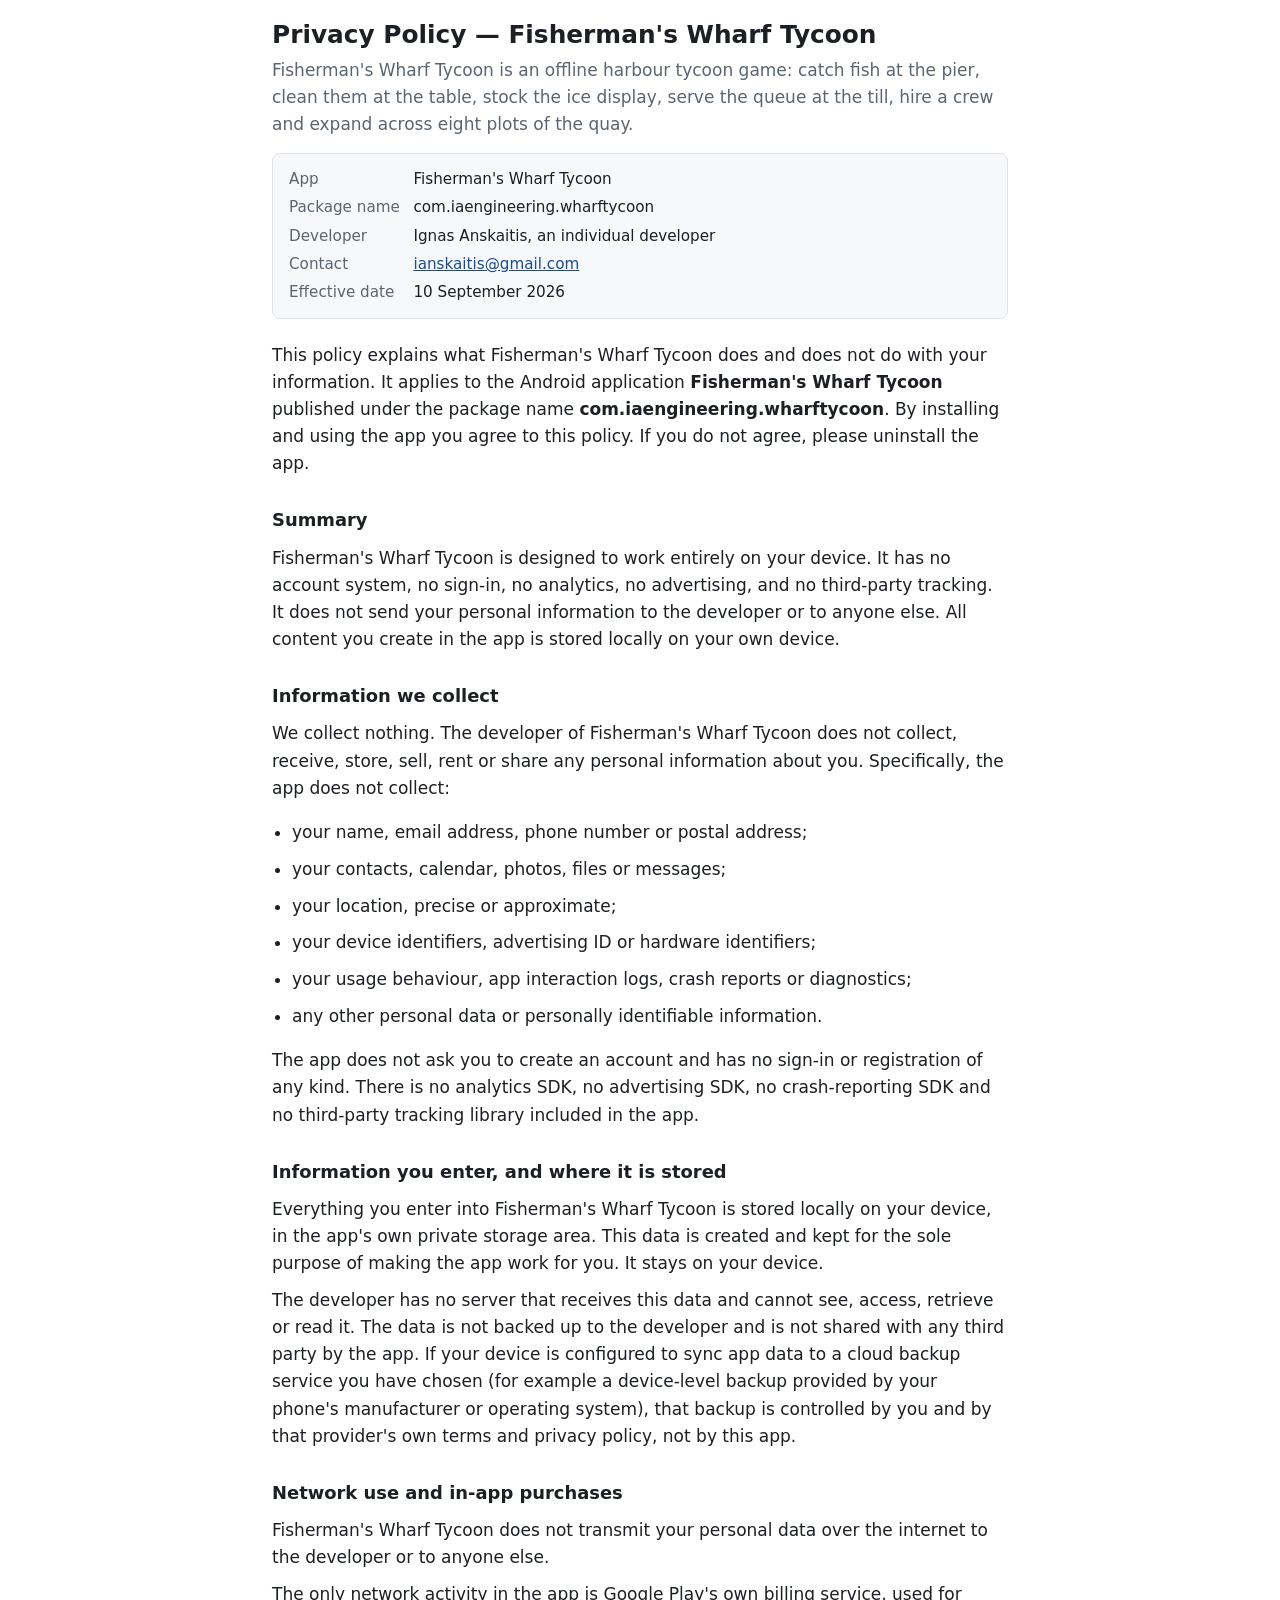
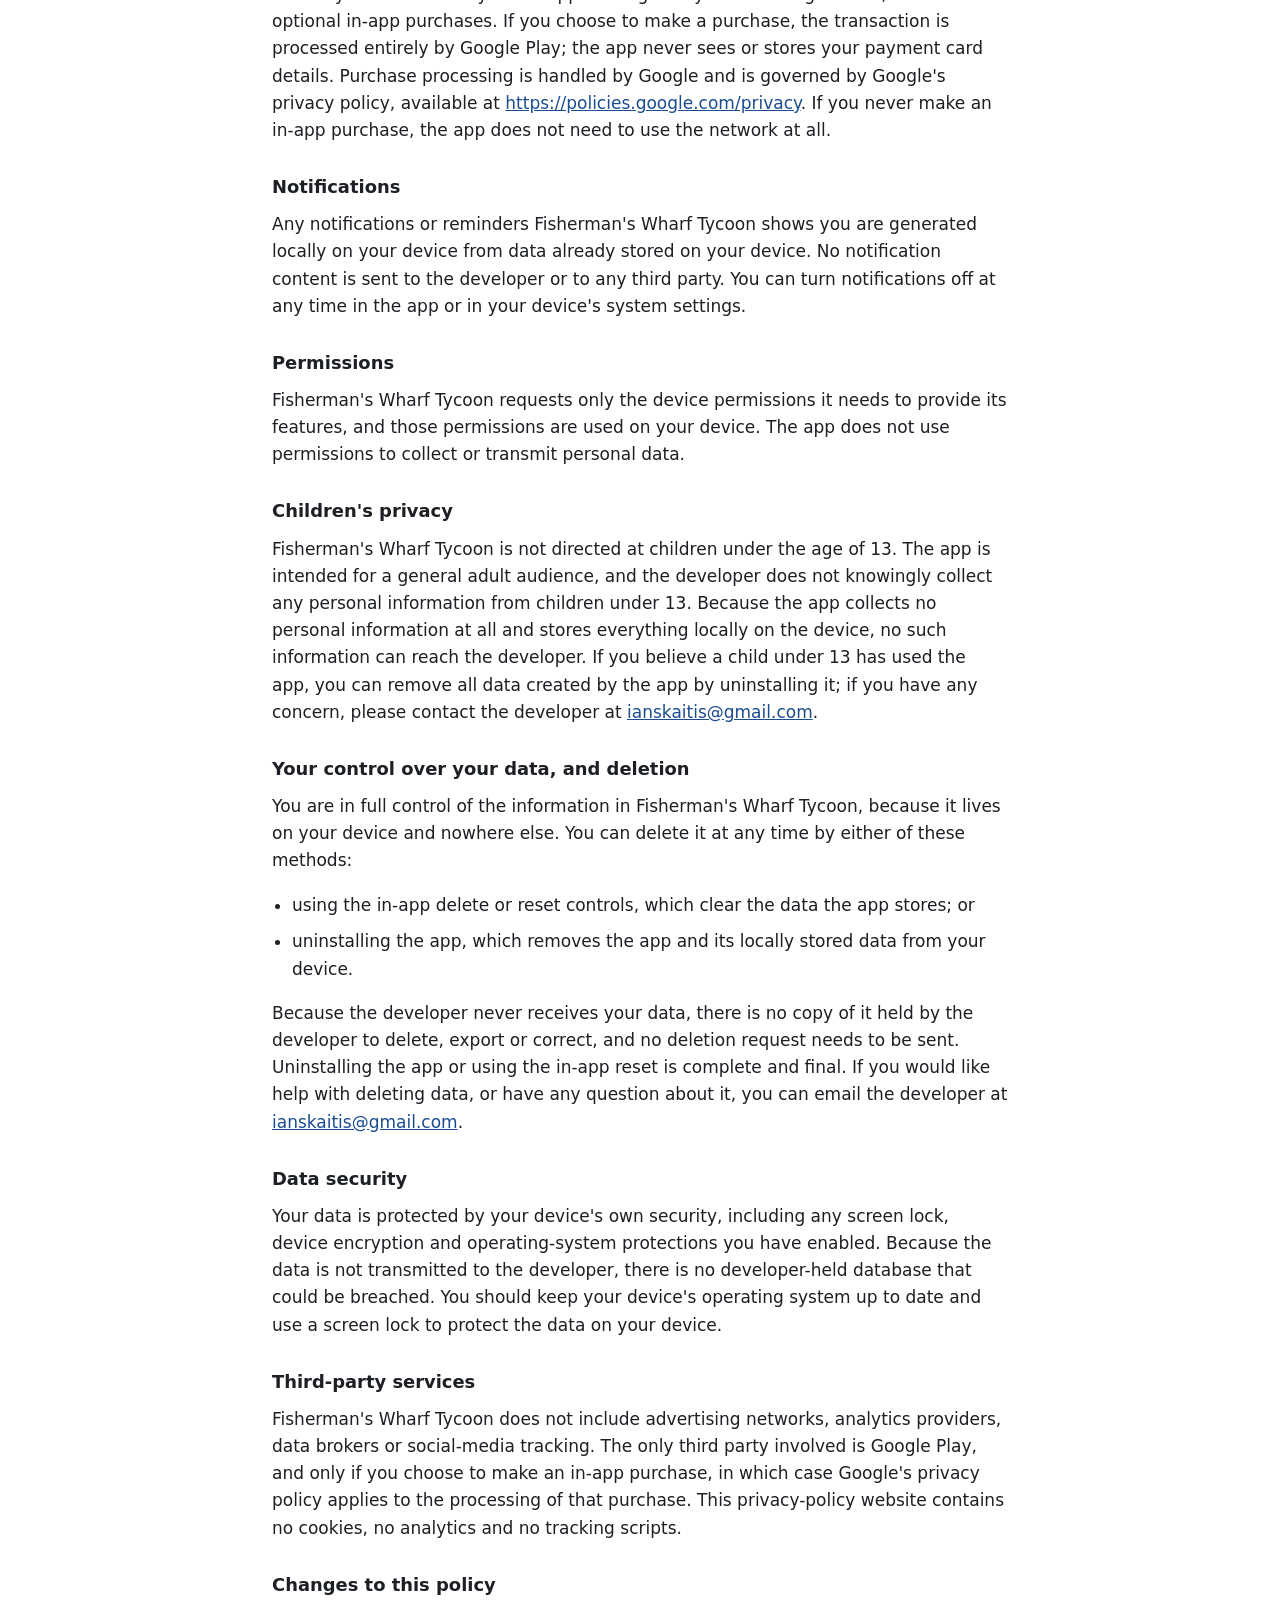
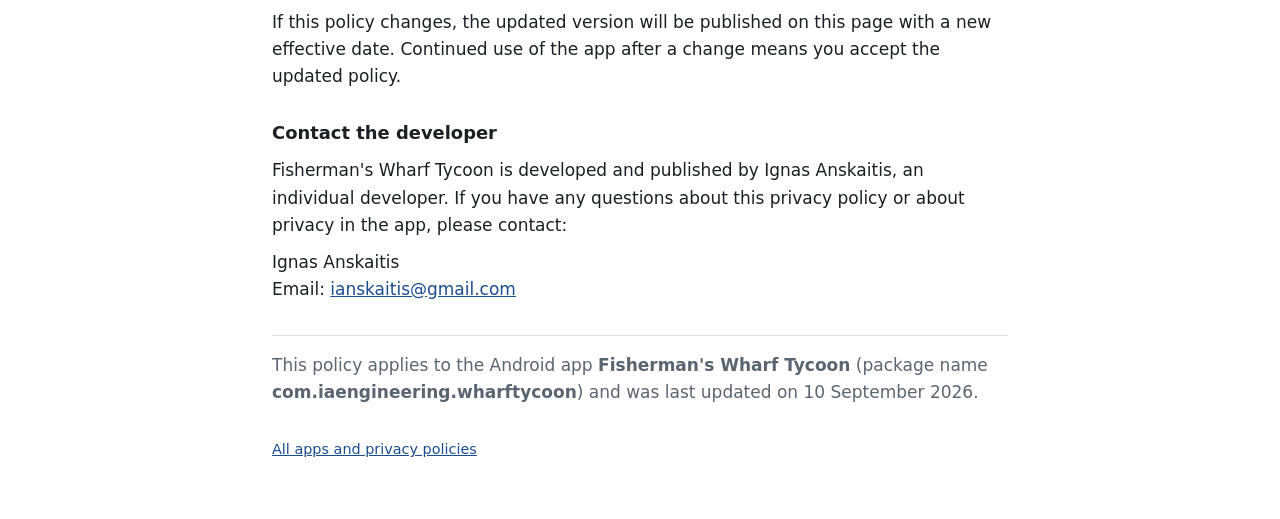
==== privacy/quay.html @ 7311645e "Add Fisherman's Wharf Tycoon (com.iaengineering.wharftycoon) privacy policy" ====
<!DOCTYPE html>
<html lang="en">
<head>
<meta charset="utf-8">
<meta name="viewport" content="width=device-width, initial-scale=1">
<title>Fisherman&#x27;s Wharf Tycoon — Privacy Policy</title>
<meta name="description" content="Privacy policy for Fisherman&#x27;s Wharf Tycoon (com.iaengineering.wharftycoon), an offline Android app by Ignas Anskaitis.">
<meta name="robots" content="index, follow">
<meta name="referrer" content="no-referrer">
<link rel="stylesheet" href="../style.css">
</head>
<body>
<main>
<h1>Privacy Policy &mdash; Fisherman&#x27;s Wharf Tycoon</h1>
<p class="lede">Fisherman&#x27;s Wharf Tycoon is an offline harbour tycoon game: catch fish at the pier, clean them at the table, stock the ice display, serve the queue at the till, hire a crew and expand across eight plots of the quay.</p>

<div class="meta">
<dl>
<dt>App</dt><dd>Fisherman&#x27;s Wharf Tycoon</dd>
<dt>Package name</dt><dd>com.iaengineering.wharftycoon</dd>
<dt>Developer</dt><dd>Ignas Anskaitis, an individual developer</dd>
<dt>Contact</dt><dd><a href="mailto:ianskaitis@gmail.com">ianskaitis@gmail.com</a></dd>
<dt>Effective date</dt><dd>10 September 2026</dd>
</dl>
</div>

<p>This policy explains what Fisherman&#x27;s Wharf Tycoon does and does not do with your information.
It applies to the Android application <strong>Fisherman&#x27;s Wharf Tycoon</strong> published under the
package name <strong>com.iaengineering.wharftycoon</strong>. By installing and using the app you agree to
this policy. If you do not agree, please uninstall the app.</p>

<h2>Summary</h2>
<p>Fisherman&#x27;s Wharf Tycoon is designed to work entirely on your device. It has no account system,
no sign-in, no analytics, no advertising, and no third-party tracking. It does not
send your personal information to the developer or to anyone else. All content you
create in the app is stored locally on your own device.</p>

<h2>Information we collect</h2>
<p>We collect nothing. The developer of Fisherman&#x27;s Wharf Tycoon does not collect, receive, store,
sell, rent or share any personal information about you. Specifically, the app does
not collect:</p>
<ul>
<li>your name, email address, phone number or postal address;</li>
<li>your contacts, calendar, photos, files or messages;</li>
<li>your location, precise or approximate;</li>
<li>your device identifiers, advertising ID or hardware identifiers;</li>
<li>your usage behaviour, app interaction logs, crash reports or diagnostics;</li>
<li>any other personal data or personally identifiable information.</li>
</ul>
<p>The app does not ask you to create an account and has no sign-in or registration
of any kind. There is no analytics SDK, no advertising SDK, no crash-reporting SDK
and no third-party tracking library included in the app.</p>

<h2>Information you enter, and where it is stored</h2>
<p>Everything you enter into Fisherman&#x27;s Wharf Tycoon is stored locally on your device, in the app's
own private storage area. This data is created and kept for the sole purpose of
making the app work for you. It stays on your device.</p>
<p>The developer has no server that receives this data and cannot see, access,
retrieve or read it. The data is not backed up to the developer and is not shared
with any third party by the app. If your device is configured to sync app data to a
cloud backup service you have chosen (for example a device-level backup provided by
your phone's manufacturer or operating system), that backup is controlled by you and
by that provider's own terms and privacy policy, not by this app.</p>

<h2>Network use and in-app purchases</h2>
<p>Fisherman&#x27;s Wharf Tycoon does not transmit your personal data over the internet to the developer or
to anyone else.</p>
<p>The only network activity in the app is Google Play's own billing service, used
for optional in-app purchases. If you choose to make a purchase, the transaction is
processed entirely by Google Play; the app never sees or stores your payment card
details. Purchase processing is handled by Google and is governed by Google's privacy
policy, available at
<a href="https://policies.google.com/privacy" rel="noopener noreferrer nofollow">https://policies.google.com/privacy</a>.
If you never make an in-app purchase, the app does not need to use the network at all.</p>

<h2>Notifications</h2>
<p>Any notifications or reminders Fisherman&#x27;s Wharf Tycoon shows you are generated locally on your
device from data already stored on your device. No notification content is sent to
the developer or to any third party. You can turn notifications off at any time in
the app or in your device's system settings.</p>

<h2>Permissions</h2>
<p>Fisherman&#x27;s Wharf Tycoon requests only the device permissions it needs to provide its features, and
those permissions are used on your device. The app does not use permissions to
collect or transmit personal data.</p>

<h2>Children's privacy</h2>
<p>Fisherman&#x27;s Wharf Tycoon is not directed at children under the age of 13. The app is intended for a
general adult audience, and the developer does not knowingly collect any personal
information from children under 13. Because the app collects no personal information
at all and stores everything locally on the device, no such information can reach the
developer. If you believe a child under 13 has used the app, you can remove all data
created by the app by uninstalling it; if you have any concern, please contact the
developer at <a href="mailto:ianskaitis@gmail.com">ianskaitis@gmail.com</a>.</p>

<h2>Your control over your data, and deletion</h2>
<p>You are in full control of the information in Fisherman&#x27;s Wharf Tycoon, because it lives on your
device and nowhere else. You can delete it at any time by either of these methods:</p>
<ul>
<li>using the in-app delete or reset controls, which clear the data the app stores; or</li>
<li>uninstalling the app, which removes the app and its locally stored data from your
device.</li>
</ul>
<p>Because the developer never receives your data, there is no copy of it held by the
developer to delete, export or correct, and no deletion request needs to be sent.
Uninstalling the app or using the in-app reset is complete and final. If you would
like help with deleting data, or have any question about it, you can email the
developer at <a href="mailto:ianskaitis@gmail.com">ianskaitis@gmail.com</a>.</p>

<h2>Data security</h2>
<p>Your data is protected by your device's own security, including any screen lock,
device encryption and operating-system protections you have enabled. Because the data
is not transmitted to the developer, there is no developer-held database that could
be breached. You should keep your device's operating system up to date and use a
screen lock to protect the data on your device.</p>

<h2>Third-party services</h2>
<p>Fisherman&#x27;s Wharf Tycoon does not include advertising networks, analytics providers, data brokers
or social-media tracking. The only third party involved is Google Play, and only if
you choose to make an in-app purchase, in which case Google's privacy policy applies
to the processing of that purchase. This privacy-policy website contains no cookies,
no analytics and no tracking scripts.</p>

<h2>Changes to this policy</h2>
<p>If this policy changes, the updated version will be published on this page with a
new effective date. Continued use of the app after a change means you accept the
updated policy.</p>

<h2>Contact the developer</h2>
<p>Fisherman&#x27;s Wharf Tycoon is developed and published by Ignas Anskaitis, an individual developer. If you have any questions
about this privacy policy or about privacy in the app, please contact:</p>
<p>Ignas Anskaitis<br>
Email: <a href="mailto:ianskaitis@gmail.com">ianskaitis@gmail.com</a></p>

<hr>
<p class="lede">This policy applies to the Android app <strong>Fisherman&#x27;s Wharf Tycoon</strong>
(package name <strong>com.iaengineering.wharftycoon</strong>) and was last updated on 10 September 2026.</p>
<footer>
<p><a href="../index.html">All apps and privacy policies</a></p>
</footer>
</main>
</body>
</html>
---- style.css ----
/* Shared stylesheet for the portfolio privacy-policy site.
   No external fonts, no tracking, no analytics, no cookies. */
:root {
  color-scheme: light dark;
  --bg: #ffffff;
  --fg: #1c1f23;
  --muted: #5b6570;
  --rule: #dfe3e8;
  --accent: #1a4d8f;
  --card: #f6f8fa;
}
@media (prefers-color-scheme: dark) {
  :root {
    --bg: #14171a;
    --fg: #e8eaed;
    --muted: #9aa4ae;
    --rule: #2b3138;
    --accent: #79b0f0;
    --card: #1c2126;
  }
}
* { box-sizing: border-box; }
html { -webkit-text-size-adjust: 100%; }
body {
  margin: 0;
  padding: 1.25rem 1rem 3rem;
  background: var(--bg);
  color: var(--fg);
  font-family: system-ui, -apple-system, "Segoe UI", Roboto, Helvetica, Arial, sans-serif;
  font-size: 17px;
  line-height: 1.6;
}
main { max-width: 46rem; margin: 0 auto; }
h1 { font-size: 1.55rem; line-height: 1.25; margin: 0 0 .35rem; }
h2 { font-size: 1.12rem; margin: 1.8rem 0 .5rem; }
p, li { margin: .6rem 0; }
ul { padding-left: 1.25rem; }
a { color: var(--accent); }
.lede { color: var(--muted); margin-top: 0; }
.meta { margin: .9rem 0 1.4rem; padding: .85rem 1rem; background: var(--card);
        border: 1px solid var(--rule); border-radius: 8px; font-size: .95rem; }
.meta dl { margin: 0; display: grid; grid-template-columns: max-content 1fr; gap: .25rem .85rem; }
.meta dt { color: var(--muted); }
.meta dd { margin: 0; overflow-wrap: anywhere; }
hr { border: 0; border-top: 1px solid var(--rule); margin: 2rem 0 1rem; }
footer { color: var(--muted); font-size: .9rem; margin-top: 2rem; }
ul.apps { list-style: none; padding: 0; margin: 1.5rem 0 0; }
ul.apps li { margin: 0 0 .75rem; padding: .85rem 1rem; background: var(--card);
             border: 1px solid var(--rule); border-radius: 8px; }
ul.apps a { font-weight: 600; text-decoration: none; }
ul.apps a:hover, ul.apps a:focus { text-decoration: underline; }
ul.apps .pkg { display: block; color: var(--muted); font-size: .85rem;
               font-family: ui-monospace, SFMono-Regular, Menlo, Consolas, monospace;
               overflow-wrap: anywhere; }
ul.apps .desc { display: block; color: var(--muted); font-size: .92rem; margin-top: .15rem; }
.policy-list { padding-left: 1.25rem; }
.policy-list a { text-decoration: none; }
.policy-list a:hover, .policy-list a:focus { text-decoration: underline; }
@media (max-width: 30rem) {
  body { font-size: 16px; padding: 1rem .85rem 2.5rem; }
  .meta dl { grid-template-columns: 1fr; gap: 0; }
  .meta dd { margin-bottom: .5rem; }
}
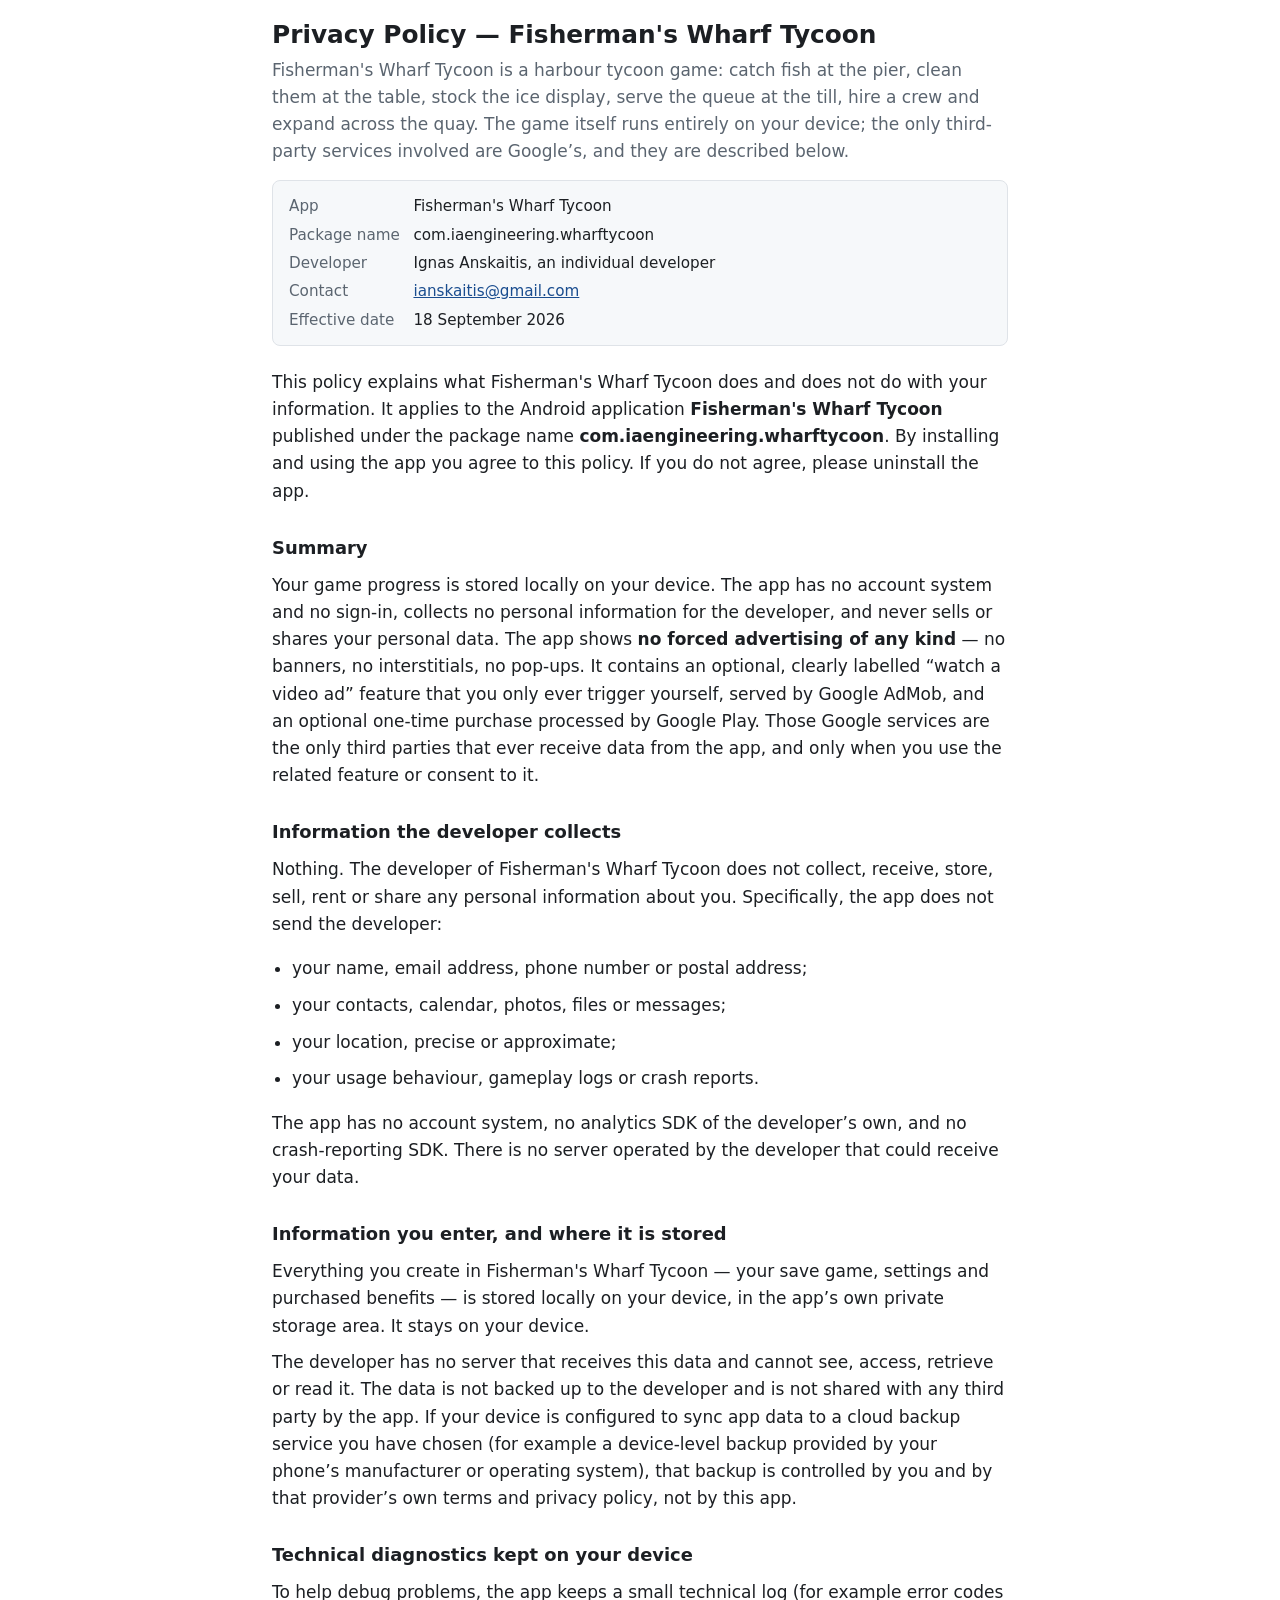
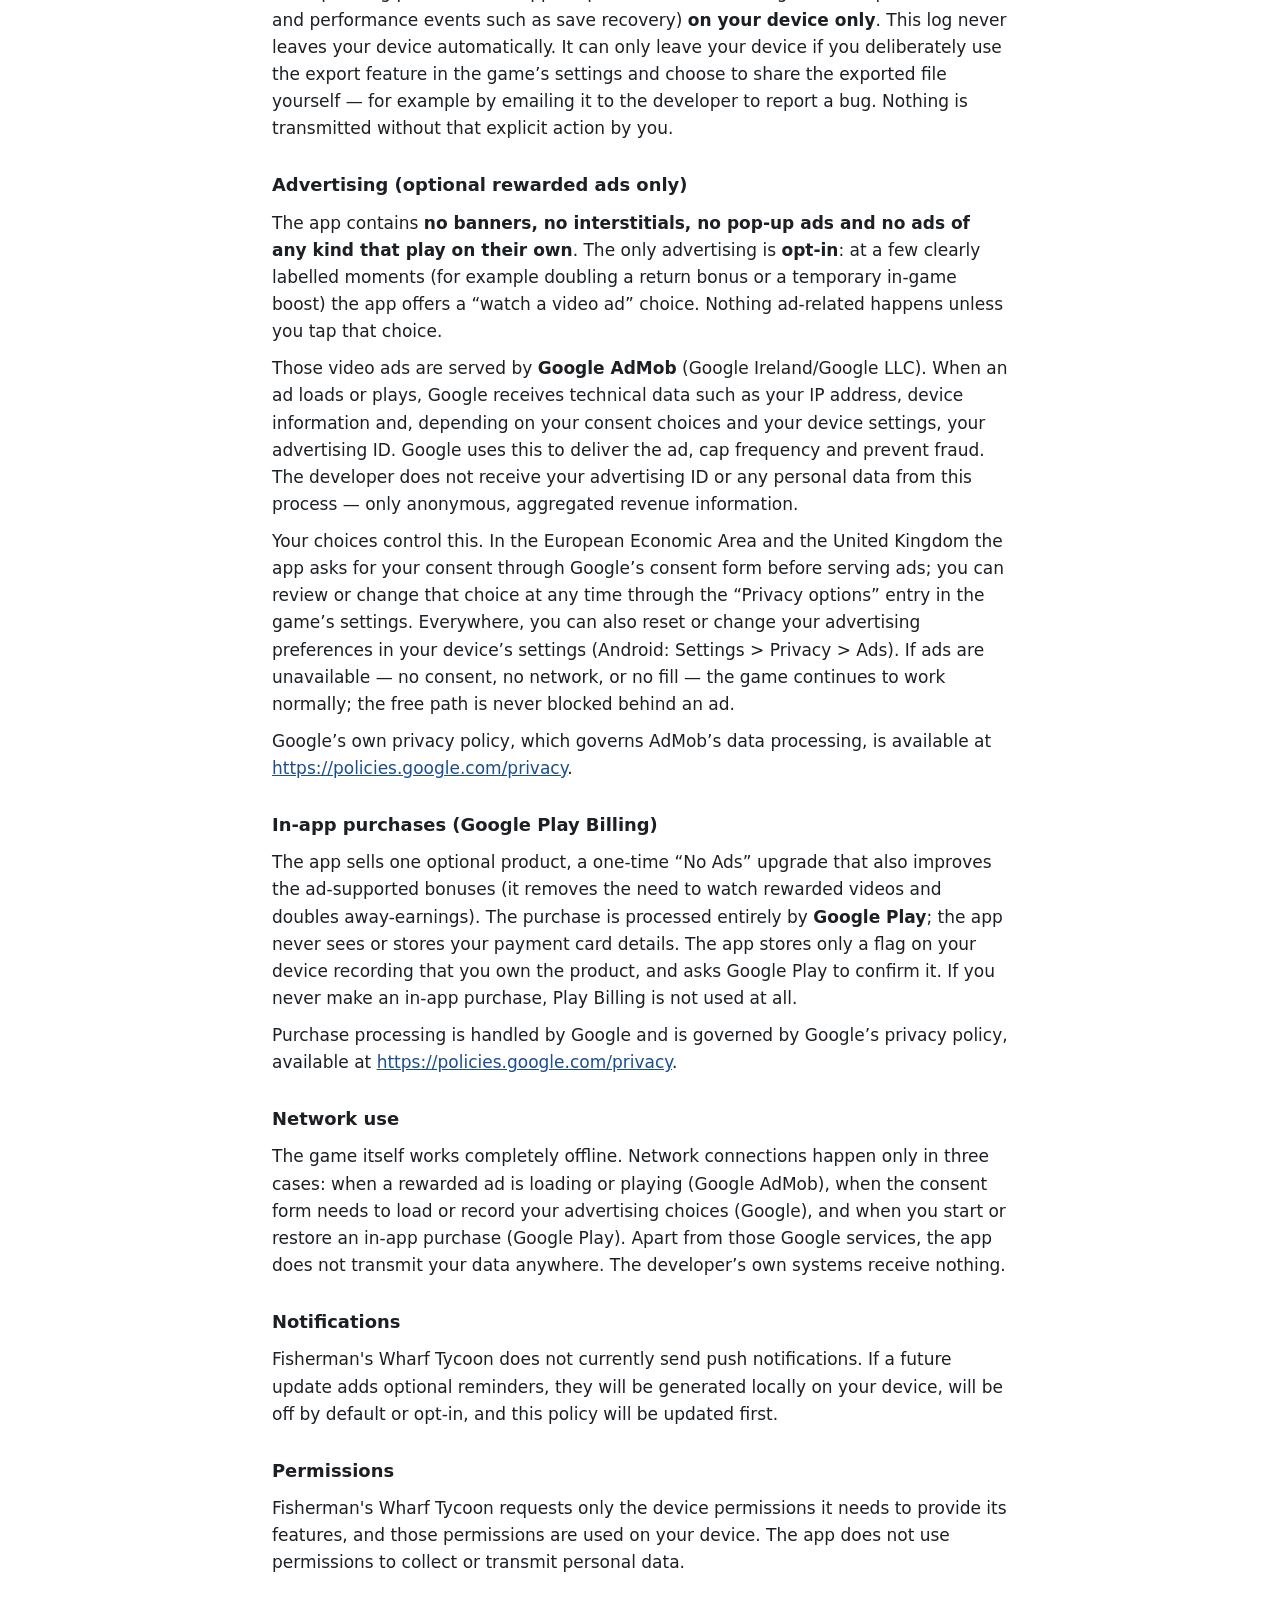
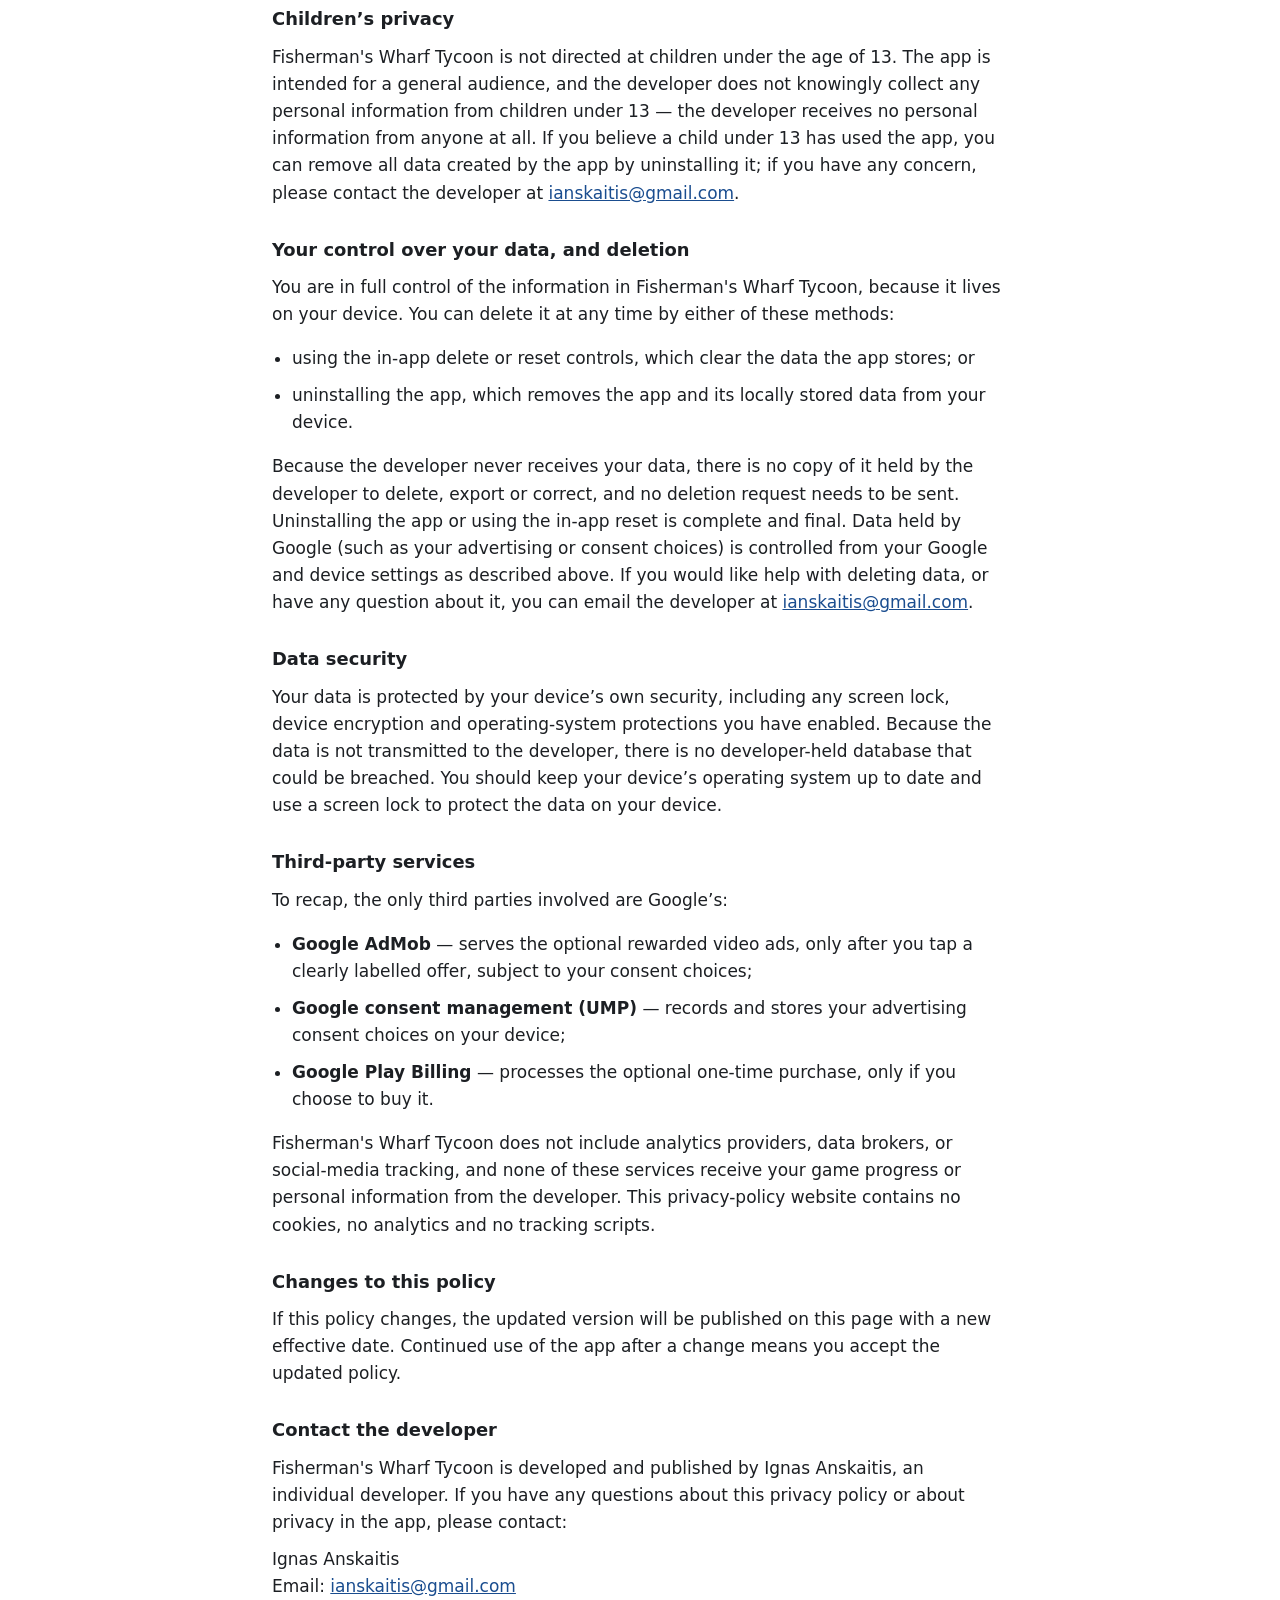
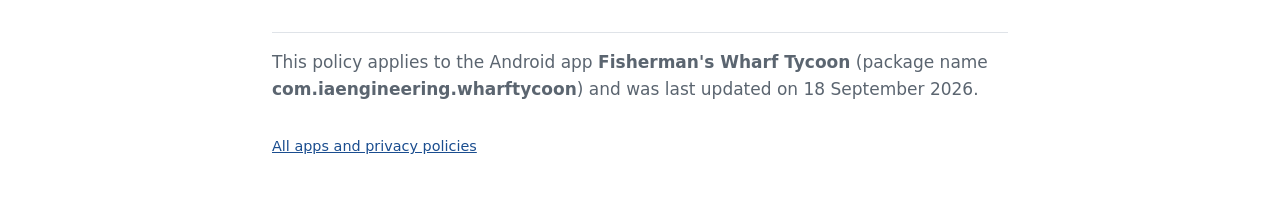
==== commit 0fc28837: "Wharf privacy policy: declare the real SDK inventory (AdMob rewarded-only, UMP consent, Play Billing" ====
--- a/privacy/quay.html
+++ b/privacy/quay.html
@@ -4,7 +4,7 @@
 <meta charset="utf-8">
 <meta name="viewport" content="width=device-width, initial-scale=1">
 <title>Fisherman&#x27;s Wharf Tycoon — Privacy Policy</title>
-<meta name="description" content="Privacy policy for Fisherman&#x27;s Wharf Tycoon (com.iaengineering.wharftycoon), an offline Android app by Ignas Anskaitis.">
+<meta name="description" content="Privacy policy for Fisherman&#x27;s Wharf Tycoon (com.iaengineering.wharftycoon), an Android harbour tycoon game by Ignas Anskaitis.">
 <meta name="robots" content="index, follow">
 <meta name="referrer" content="no-referrer">
 <link rel="stylesheet" href="../style.css">
@@ -12,7 +12,7 @@
 <body>
 <main>
 <h1>Privacy Policy &mdash; Fisherman&#x27;s Wharf Tycoon</h1>
-<p class="lede">Fisherman&#x27;s Wharf Tycoon is an offline harbour tycoon game: catch fish at the pier, clean them at the table, stock the ice display, serve the queue at the till, hire a crew and expand across eight plots of the quay.</p>
+<p class="lede">Fisherman&#x27;s Wharf Tycoon is a harbour tycoon game: catch fish at the pier, clean them at the table, stock the ice display, serve the queue at the till, hire a crew and expand across the quay. The game itself runs entirely on your device; the only third-party services involved are Google&#8217;s, and they are described below.</p>
 
 <div class="meta">
 <dl>
@@ -20,7 +20,7 @@
 <dt>Package name</dt><dd>com.iaengineering.wharftycoon</dd>
 <dt>Developer</dt><dd>Ignas Anskaitis, an individual developer</dd>
 <dt>Contact</dt><dd><a href="mailto:ianskaitis@gmail.com">ianskaitis@gmail.com</a></dd>
-<dt>Effective date</dt><dd>10 September 2026</dd>
+<dt>Effective date</dt><dd>18 September 2026</dd>
 </dl>
 </div>
 
@@ -30,72 +30,106 @@
 this policy. If you do not agree, please uninstall the app.</p>
 
 <h2>Summary</h2>
-<p>Fisherman&#x27;s Wharf Tycoon is designed to work entirely on your device. It has no account system,
-no sign-in, no analytics, no advertising, and no third-party tracking. It does not
-send your personal information to the developer or to anyone else. All content you
-create in the app is stored locally on your own device.</p>
+<p>Your game progress is stored locally on your device. The app has no account system and no
+sign-in, collects no personal information for the developer, and never sells or shares your
+personal data. The app shows <strong>no forced advertising of any kind</strong> &#8212; no banners, no
+interstitials, no pop-ups. It contains an optional, clearly labelled &#8220;watch a video ad&#8221;
+feature that you only ever trigger yourself, served by Google AdMob, and an optional one-time
+purchase processed by Google Play. Those Google services are the only third parties that ever
+receive data from the app, and only when you use the related feature or consent to it.</p>
 
-<h2>Information we collect</h2>
-<p>We collect nothing. The developer of Fisherman&#x27;s Wharf Tycoon does not collect, receive, store,
-sell, rent or share any personal information about you. Specifically, the app does
-not collect:</p>
+<h2>Information the developer collects</h2>
+<p>Nothing. The developer of Fisherman&#x27;s Wharf Tycoon does not collect, receive, store,
+sell, rent or share any personal information about you. Specifically, the app does not send
+the developer:</p>
 <ul>
 <li>your name, email address, phone number or postal address;</li>
 <li>your contacts, calendar, photos, files or messages;</li>
 <li>your location, precise or approximate;</li>
-<li>your device identifiers, advertising ID or hardware identifiers;</li>
-<li>your usage behaviour, app interaction logs, crash reports or diagnostics;</li>
-<li>any other personal data or personally identifiable information.</li>
+<li>your usage behaviour, gameplay logs or crash reports.</li>
 </ul>
-<p>The app does not ask you to create an account and has no sign-in or registration
-of any kind. There is no analytics SDK, no advertising SDK, no crash-reporting SDK
-and no third-party tracking library included in the app.</p>
+<p>The app has no account system, no analytics SDK of the developer&#8217;s own, and no
+crash-reporting SDK. There is no server operated by the developer that could receive your data.</p>
 
 <h2>Information you enter, and where it is stored</h2>
-<p>Everything you enter into Fisherman&#x27;s Wharf Tycoon is stored locally on your device, in the app's
-own private storage area. This data is created and kept for the sole purpose of
-making the app work for you. It stays on your device.</p>
+<p>Everything you create in Fisherman&#x27;s Wharf Tycoon &#8212; your save game, settings and
+purchased benefits &#8212; is stored locally on your device, in the app&#8217;s own private storage area.
+It stays on your device.</p>
 <p>The developer has no server that receives this data and cannot see, access,
 retrieve or read it. The data is not backed up to the developer and is not shared
 with any third party by the app. If your device is configured to sync app data to a
 cloud backup service you have chosen (for example a device-level backup provided by
-your phone's manufacturer or operating system), that backup is controlled by you and
-by that provider's own terms and privacy policy, not by this app.</p>
+your phone&#8217;s manufacturer or operating system), that backup is controlled by you and
+by that provider&#8217;s own terms and privacy policy, not by this app.</p>
 
-<h2>Network use and in-app purchases</h2>
-<p>Fisherman&#x27;s Wharf Tycoon does not transmit your personal data over the internet to the developer or
-to anyone else.</p>
-<p>The only network activity in the app is Google Play's own billing service, used
-for optional in-app purchases. If you choose to make a purchase, the transaction is
-processed entirely by Google Play; the app never sees or stores your payment card
-details. Purchase processing is handled by Google and is governed by Google's privacy
-policy, available at
-<a href="https://policies.google.com/privacy" rel="noopener noreferrer nofollow">https://policies.google.com/privacy</a>.
-If you never make an in-app purchase, the app does not need to use the network at all.</p>
+<h2>Technical diagnostics kept on your device</h2>
+<p>To help debug problems, the app keeps a small technical log (for example error codes and
+performance events such as save recovery) <strong>on your device only</strong>. This log never leaves
+your device automatically. It can only leave your device if you deliberately use the export
+feature in the game&#8217;s settings and choose to share the exported file yourself &#8212; for example
+by emailing it to the developer to report a bug. Nothing is transmitted without that explicit
+action by you.</p>
+
+<h2>Advertising (optional rewarded ads only)</h2>
+<p>The app contains <strong>no banners, no interstitials, no pop-up ads and no ads of any kind that
+play on their own</strong>. The only advertising is <strong>opt-in</strong>: at a few clearly labelled moments
+(for example doubling a return bonus or a temporary in-game boost) the app offers a
+&#8220;watch a video ad&#8221; choice. Nothing ad-related happens unless you tap that choice.</p>
+<p>Those video ads are served by <strong>Google AdMob</strong> (Google Ireland/Google LLC). When an ad
+loads or plays, Google receives technical data such as your IP address, device information
+and, depending on your consent choices and your device settings, your advertising ID. Google
+uses this to deliver the ad, cap frequency and prevent fraud. The developer does not receive
+your advertising ID or any personal data from this process &#8212; only anonymous, aggregated
+revenue information.</p>
+<p>Your choices control this. In the European Economic Area and the United Kingdom the app asks
+for your consent through Google&#8217;s consent form before serving ads; you can review or change
+that choice at any time through the &#8220;Privacy options&#8221; entry in the game&#8217;s settings.
+Everywhere, you can also reset or change your advertising preferences in your device&#8217;s
+settings (Android: Settings&nbsp;&gt;&nbsp;Privacy&nbsp;&gt;&nbsp;Ads). If ads are unavailable &#8212; no consent,
+no network, or no fill &#8212; the game continues to work normally; the free path is never blocked
+behind an ad.</p>
+<p>Google&#8217;s own privacy policy, which governs AdMob&#8217;s data processing, is available at
+<a href="https://policies.google.com/privacy" rel="noopener noreferrer nofollow">https://policies.google.com/privacy</a>.</p>
+
+<h2>In-app purchases (Google Play Billing)</h2>
+<p>The app sells one optional product, a one-time &#8220;No Ads&#8221; upgrade that also improves the
+ad-supported bonuses (it removes the need to watch rewarded videos and doubles away-earnings).
+The purchase is processed entirely by <strong>Google Play</strong>; the app never sees or stores your
+payment card details. The app stores only a flag on your device recording that you own the
+product, and asks Google Play to confirm it. If you never make an in-app purchase, Play
+Billing is not used at all.</p>
+<p>Purchase processing is handled by Google and is governed by Google&#8217;s privacy policy,
+available at
+<a href="https://policies.google.com/privacy" rel="noopener noreferrer nofollow">https://policies.google.com/privacy</a>.</p>
+
+<h2>Network use</h2>
+<p>The game itself works completely offline. Network connections happen only in three cases:
+when a rewarded ad is loading or playing (Google AdMob), when the consent form needs to load
+or record your advertising choices (Google), and when you start or restore an in-app purchase
+(Google Play). Apart from those Google services, the app does not transmit your data anywhere.
+The developer&#8217;s own systems receive nothing.</p>
 
 <h2>Notifications</h2>
-<p>Any notifications or reminders Fisherman&#x27;s Wharf Tycoon shows you are generated locally on your
-device from data already stored on your device. No notification content is sent to
-the developer or to any third party. You can turn notifications off at any time in
-the app or in your device's system settings.</p>
+<p>Fisherman&#x27;s Wharf Tycoon does not currently send push notifications. If a future update
+adds optional reminders, they will be generated locally on your device, will be off by default
+or opt-in, and this policy will be updated first.</p>
 
 <h2>Permissions</h2>
 <p>Fisherman&#x27;s Wharf Tycoon requests only the device permissions it needs to provide its features, and
 those permissions are used on your device. The app does not use permissions to
 collect or transmit personal data.</p>
 
-<h2>Children's privacy</h2>
+<h2>Children&#8217;s privacy</h2>
 <p>Fisherman&#x27;s Wharf Tycoon is not directed at children under the age of 13. The app is intended for a
-general adult audience, and the developer does not knowingly collect any personal
-information from children under 13. Because the app collects no personal information
-at all and stores everything locally on the device, no such information can reach the
-developer. If you believe a child under 13 has used the app, you can remove all data
+general audience, and the developer does not knowingly collect any personal
+information from children under 13 &#8212; the developer receives no personal information from
+anyone at all. If you believe a child under 13 has used the app, you can remove all data
 created by the app by uninstalling it; if you have any concern, please contact the
 developer at <a href="mailto:ianskaitis@gmail.com">ianskaitis@gmail.com</a>.</p>
 
 <h2>Your control over your data, and deletion</h2>
 <p>You are in full control of the information in Fisherman&#x27;s Wharf Tycoon, because it lives on your
-device and nowhere else. You can delete it at any time by either of these methods:</p>
+device. You can delete it at any time by either of these methods:</p>
 <ul>
 <li>using the in-app delete or reset controls, which clear the data the app stores; or</li>
 <li>uninstalling the app, which removes the app and its locally stored data from your
@@ -103,22 +137,32 @@
 </ul>
 <p>Because the developer never receives your data, there is no copy of it held by the
 developer to delete, export or correct, and no deletion request needs to be sent.
-Uninstalling the app or using the in-app reset is complete and final. If you would
+Uninstalling the app or using the in-app reset is complete and final. Data held by Google
+(such as your advertising or consent choices) is controlled from your Google and device
+settings as described above. If you would
 like help with deleting data, or have any question about it, you can email the
 developer at <a href="mailto:ianskaitis@gmail.com">ianskaitis@gmail.com</a>.</p>
 
 <h2>Data security</h2>
-<p>Your data is protected by your device's own security, including any screen lock,
+<p>Your data is protected by your device&#8217;s own security, including any screen lock,
 device encryption and operating-system protections you have enabled. Because the data
 is not transmitted to the developer, there is no developer-held database that could
-be breached. You should keep your device's operating system up to date and use a
+be breached. You should keep your device&#8217;s operating system up to date and use a
 screen lock to protect the data on your device.</p>
 
 <h2>Third-party services</h2>
-<p>Fisherman&#x27;s Wharf Tycoon does not include advertising networks, analytics providers, data brokers
-or social-media tracking. The only third party involved is Google Play, and only if
-you choose to make an in-app purchase, in which case Google's privacy policy applies
-to the processing of that purchase. This privacy-policy website contains no cookies,
+<p>To recap, the only third parties involved are Google&#8217;s:</p>
+<ul>
+<li><strong>Google AdMob</strong> &#8212; serves the optional rewarded video ads, only after you tap
+a clearly labelled offer, subject to your consent choices;</li>
+<li><strong>Google consent management (UMP)</strong> &#8212; records and stores your advertising consent
+choices on your device;</li>
+<li><strong>Google Play Billing</strong> &#8212; processes the optional one-time purchase, only if you
+choose to buy it.</li>
+</ul>
+<p>Fisherman&#x27;s Wharf Tycoon does not include analytics providers, data brokers,
+or social-media tracking, and none of these services receive your game progress or
+personal information from the developer. This privacy-policy website contains no cookies,
 no analytics and no tracking scripts.</p>
 
 <h2>Changes to this policy</h2>
@@ -134,7 +178,7 @@
 
 <hr>
 <p class="lede">This policy applies to the Android app <strong>Fisherman&#x27;s Wharf Tycoon</strong>
-(package name <strong>com.iaengineering.wharftycoon</strong>) and was last updated on 10 September 2026.</p>
+(package name <strong>com.iaengineering.wharftycoon</strong>) and was last updated on 18 September 2026.</p>
 <footer>
 <p><a href="../index.html">All apps and privacy policies</a></p>
 </footer>
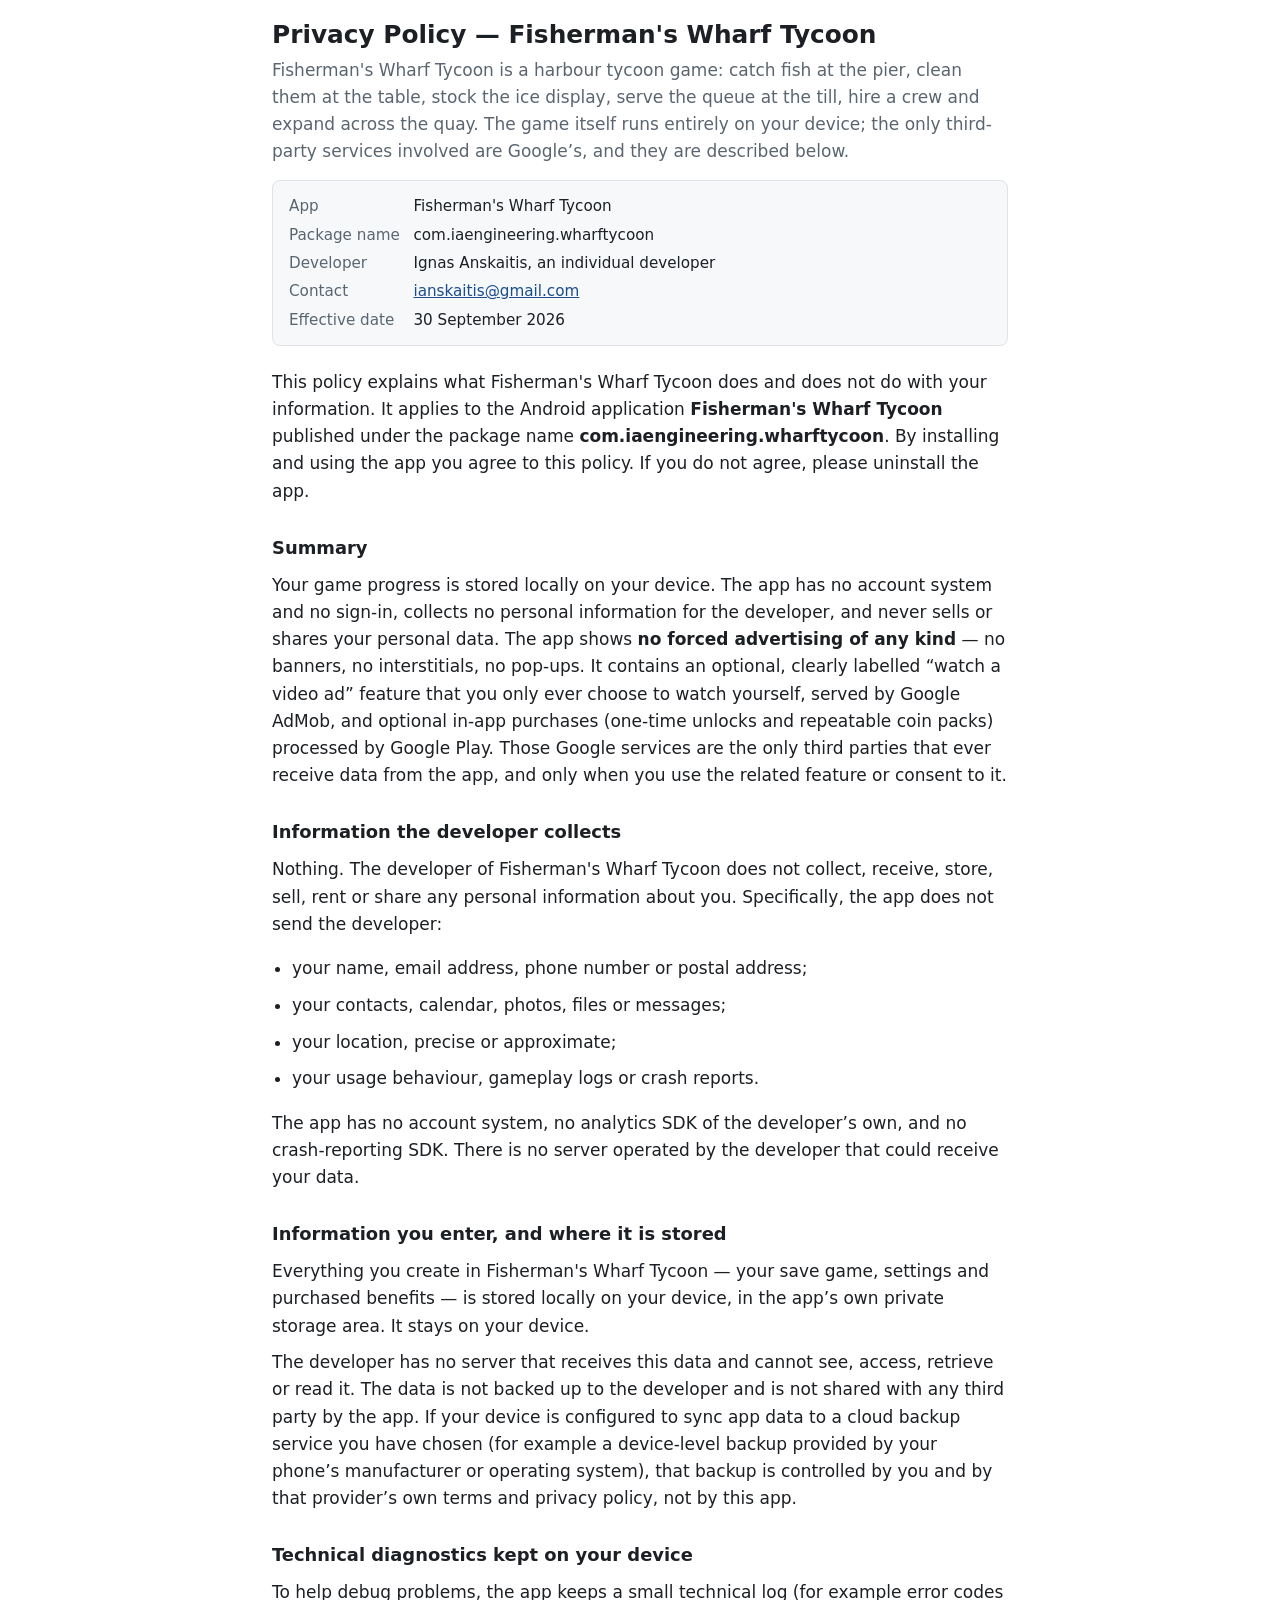
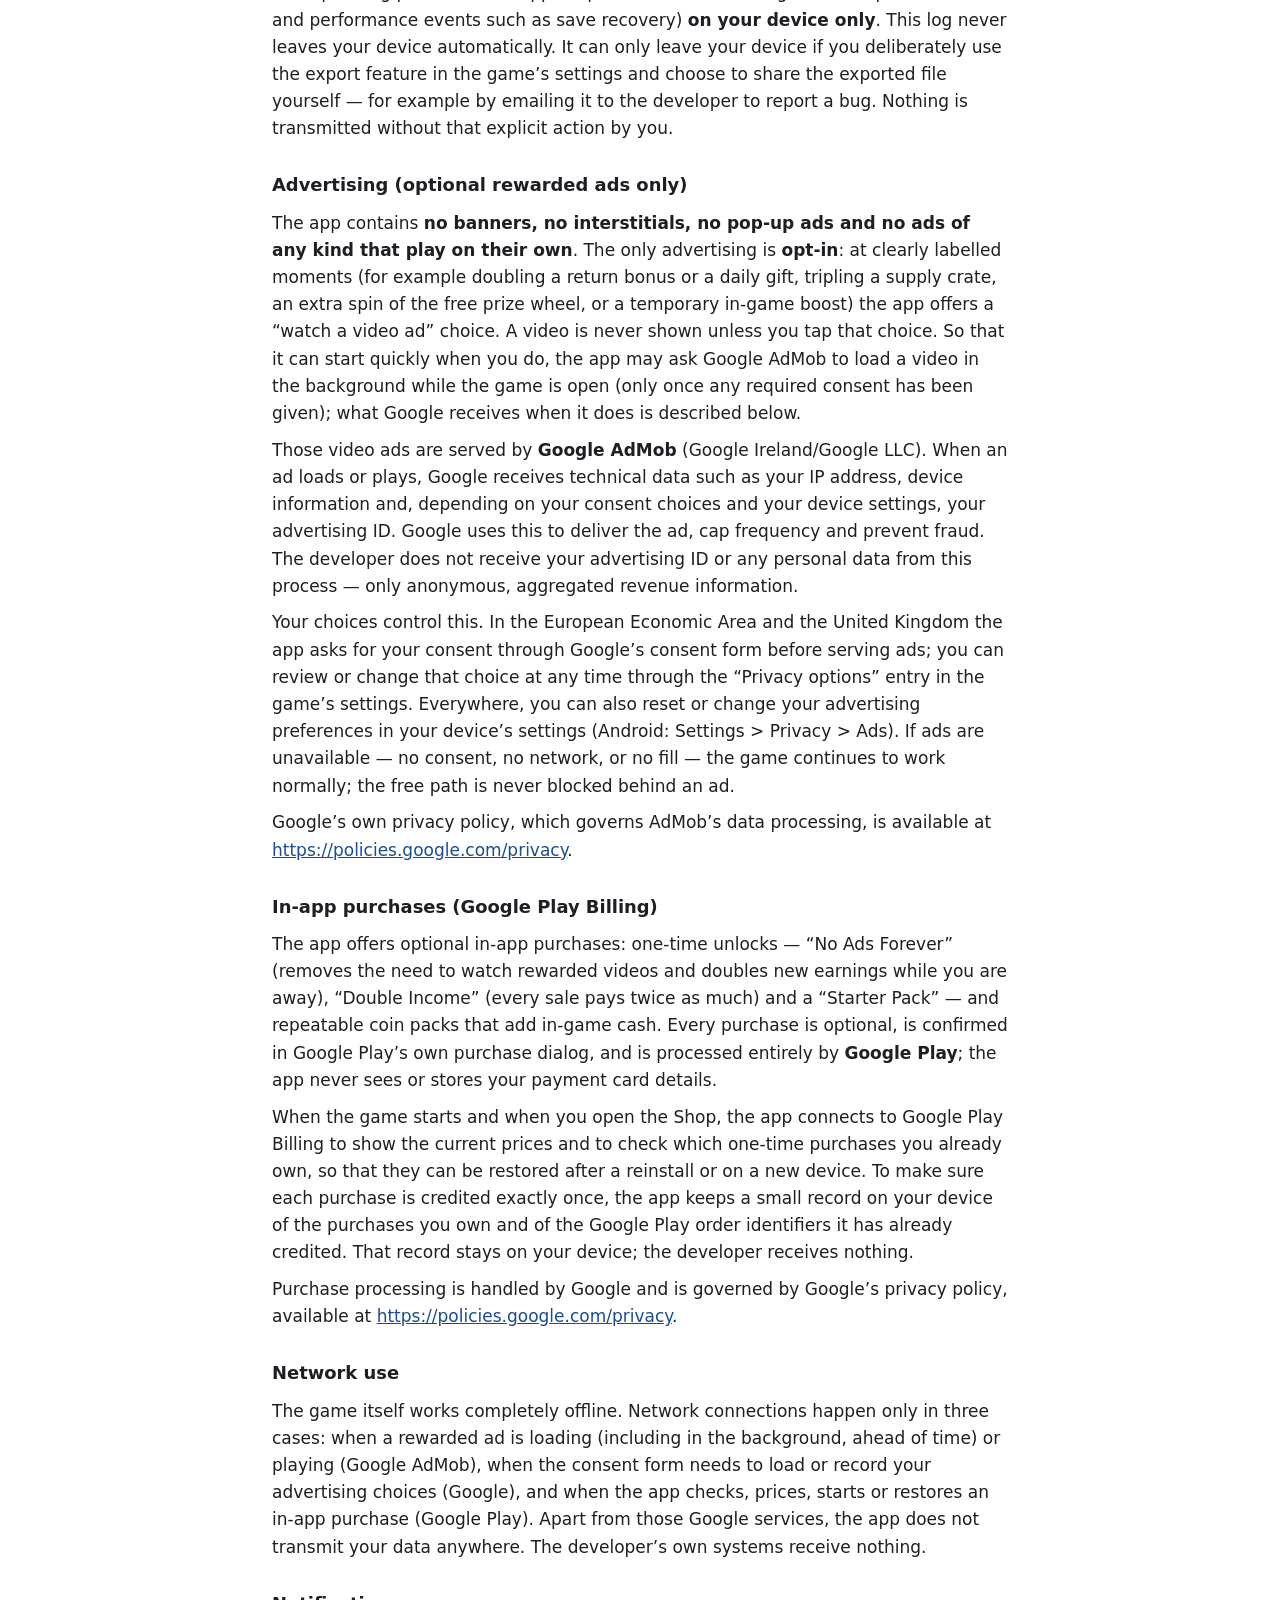
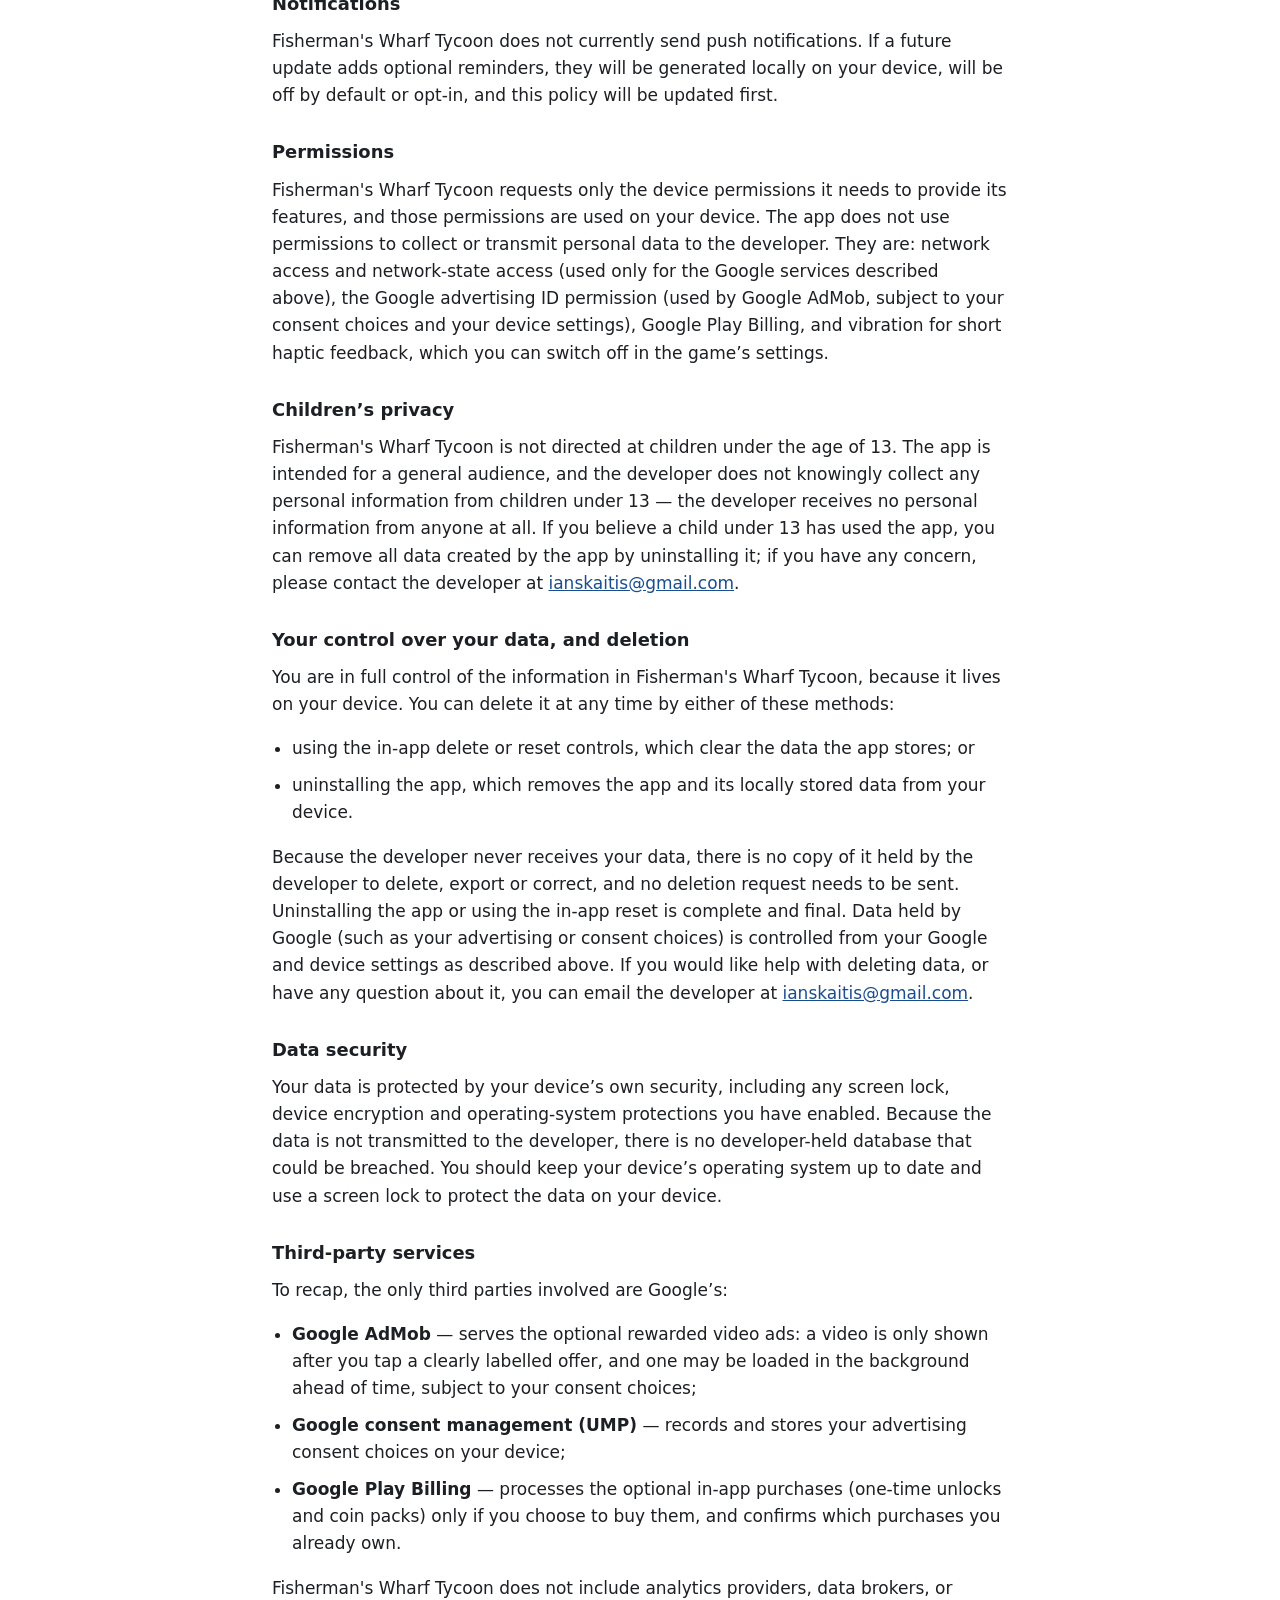
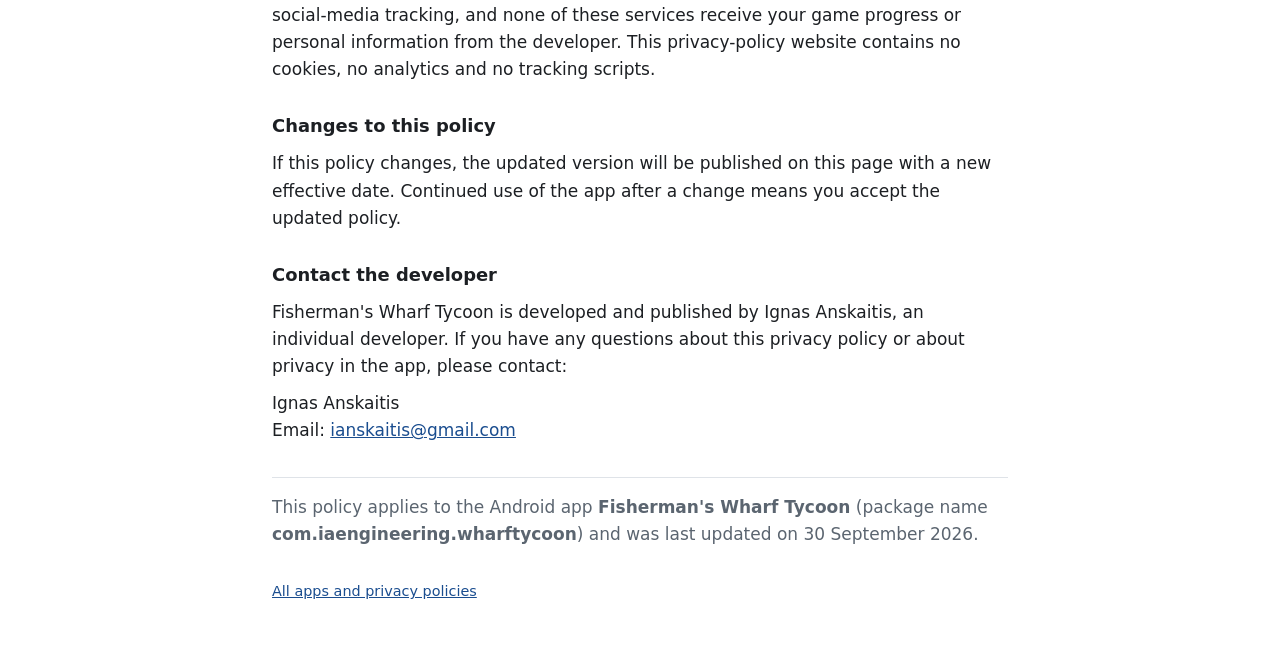
==== commit c94b47c9: "Wharf privacy policy: 2.0.0 products and ad preloading; effective 30 Sep 2026" ====
--- a/privacy/quay.html
+++ b/privacy/quay.html
@@ -20,7 +20,7 @@
 <dt>Package name</dt><dd>com.iaengineering.wharftycoon</dd>
 <dt>Developer</dt><dd>Ignas Anskaitis, an individual developer</dd>
 <dt>Contact</dt><dd><a href="mailto:ianskaitis@gmail.com">ianskaitis@gmail.com</a></dd>
-<dt>Effective date</dt><dd>18 September 2026</dd>
+<dt>Effective date</dt><dd>30 September 2026</dd>
 </dl>
 </div>
 
@@ -34,9 +34,10 @@
 sign-in, collects no personal information for the developer, and never sells or shares your
 personal data. The app shows <strong>no forced advertising of any kind</strong> &#8212; no banners, no
 interstitials, no pop-ups. It contains an optional, clearly labelled &#8220;watch a video ad&#8221;
-feature that you only ever trigger yourself, served by Google AdMob, and an optional one-time
-purchase processed by Google Play. Those Google services are the only third parties that ever
-receive data from the app, and only when you use the related feature or consent to it.</p>
+feature that you only ever choose to watch yourself, served by Google AdMob, and optional in-app
+purchases (one-time unlocks and repeatable coin packs) processed by Google Play. Those Google
+services are the only third parties that ever receive data from the app, and only when you use
+the related feature or consent to it.</p>
 
 <h2>Information the developer collects</h2>
 <p>Nothing. The developer of Fisherman&#x27;s Wharf Tycoon does not collect, receive, store,
@@ -72,9 +73,12 @@
 
 <h2>Advertising (optional rewarded ads only)</h2>
 <p>The app contains <strong>no banners, no interstitials, no pop-up ads and no ads of any kind that
-play on their own</strong>. The only advertising is <strong>opt-in</strong>: at a few clearly labelled moments
-(for example doubling a return bonus or a temporary in-game boost) the app offers a
-&#8220;watch a video ad&#8221; choice. Nothing ad-related happens unless you tap that choice.</p>
+play on their own</strong>. The only advertising is <strong>opt-in</strong>: at clearly labelled moments
+(for example doubling a return bonus or a daily gift, tripling a supply crate, an extra spin of the
+free prize wheel, or a temporary in-game boost) the app offers a &#8220;watch a video ad&#8221; choice.
+A video is never shown unless you tap that choice. So that it can start quickly when you do, the app
+may ask Google AdMob to load a video in the background while the game is open (only once any required
+consent has been given); what Google receives when it does is described below.</p>
 <p>Those video ads are served by <strong>Google AdMob</strong> (Google Ireland/Google LLC). When an ad
 loads or plays, Google receives technical data such as your IP address, device information
 and, depending on your consent choices and your device settings, your advertising ID. Google
@@ -92,22 +96,27 @@
 <a href="https://policies.google.com/privacy" rel="noopener noreferrer nofollow">https://policies.google.com/privacy</a>.</p>
 
 <h2>In-app purchases (Google Play Billing)</h2>
-<p>The app sells one optional product, a one-time &#8220;No Ads&#8221; upgrade that also improves the
-ad-supported bonuses (it removes the need to watch rewarded videos and doubles away-earnings).
-The purchase is processed entirely by <strong>Google Play</strong>; the app never sees or stores your
-payment card details. The app stores only a flag on your device recording that you own the
-product, and asks Google Play to confirm it. If you never make an in-app purchase, Play
-Billing is not used at all.</p>
+<p>The app offers optional in-app purchases: one-time unlocks &#8212; &#8220;No Ads Forever&#8221;
+(removes the need to watch rewarded videos and doubles new earnings while you are away),
+&#8220;Double Income&#8221; (every sale pays twice as much) and a &#8220;Starter Pack&#8221; &#8212; and
+repeatable coin packs that add in-game cash. Every purchase is optional, is confirmed in Google Play&#8217;s
+own purchase dialog, and is processed entirely by <strong>Google Play</strong>; the app never sees or
+stores your payment card details.</p>
+<p>When the game starts and when you open the Shop, the app connects to Google Play Billing to show the
+current prices and to check which one-time purchases you already own, so that they can be restored after
+a reinstall or on a new device. To make sure each purchase is credited exactly once, the app keeps a small
+record on your device of the purchases you own and of the Google Play order identifiers it has already
+credited. That record stays on your device; the developer receives nothing.</p>
 <p>Purchase processing is handled by Google and is governed by Google&#8217;s privacy policy,
 available at
 <a href="https://policies.google.com/privacy" rel="noopener noreferrer nofollow">https://policies.google.com/privacy</a>.</p>
 
 <h2>Network use</h2>
 <p>The game itself works completely offline. Network connections happen only in three cases:
-when a rewarded ad is loading or playing (Google AdMob), when the consent form needs to load
-or record your advertising choices (Google), and when you start or restore an in-app purchase
-(Google Play). Apart from those Google services, the app does not transmit your data anywhere.
-The developer&#8217;s own systems receive nothing.</p>
+when a rewarded ad is loading (including in the background, ahead of time) or playing (Google AdMob),
+when the consent form needs to load or record your advertising choices (Google), and when the app
+checks, prices, starts or restores an in-app purchase (Google Play). Apart from those Google services,
+the app does not transmit your data anywhere. The developer&#8217;s own systems receive nothing.</p>
 
 <h2>Notifications</h2>
 <p>Fisherman&#x27;s Wharf Tycoon does not currently send push notifications. If a future update
@@ -117,7 +126,10 @@
 <h2>Permissions</h2>
 <p>Fisherman&#x27;s Wharf Tycoon requests only the device permissions it needs to provide its features, and
 those permissions are used on your device. The app does not use permissions to
-collect or transmit personal data.</p>
+collect or transmit personal data to the developer. They are: network access and network-state access
+(used only for the Google services described above), the Google advertising ID permission (used by Google
+AdMob, subject to your consent choices and your device settings), Google Play Billing, and vibration for
+short haptic feedback, which you can switch off in the game&#8217;s settings.</p>
 
 <h2>Children&#8217;s privacy</h2>
 <p>Fisherman&#x27;s Wharf Tycoon is not directed at children under the age of 13. The app is intended for a
@@ -153,12 +165,13 @@
 <h2>Third-party services</h2>
 <p>To recap, the only third parties involved are Google&#8217;s:</p>
 <ul>
-<li><strong>Google AdMob</strong> &#8212; serves the optional rewarded video ads, only after you tap
-a clearly labelled offer, subject to your consent choices;</li>
+<li><strong>Google AdMob</strong> &#8212; serves the optional rewarded video ads: a video is only shown after
+you tap a clearly labelled offer, and one may be loaded in the background ahead of time, subject to your
+consent choices;</li>
 <li><strong>Google consent management (UMP)</strong> &#8212; records and stores your advertising consent
 choices on your device;</li>
-<li><strong>Google Play Billing</strong> &#8212; processes the optional one-time purchase, only if you
-choose to buy it.</li>
+<li><strong>Google Play Billing</strong> &#8212; processes the optional in-app purchases (one-time unlocks
+and coin packs) only if you choose to buy them, and confirms which purchases you already own.</li>
 </ul>
 <p>Fisherman&#x27;s Wharf Tycoon does not include analytics providers, data brokers,
 or social-media tracking, and none of these services receive your game progress or
@@ -178,7 +191,7 @@
 
 <hr>
 <p class="lede">This policy applies to the Android app <strong>Fisherman&#x27;s Wharf Tycoon</strong>
-(package name <strong>com.iaengineering.wharftycoon</strong>) and was last updated on 18 September 2026.</p>
+(package name <strong>com.iaengineering.wharftycoon</strong>) and was last updated on 30 September 2026.</p>
 <footer>
 <p><a href="../index.html">All apps and privacy policies</a></p>
 </footer>
